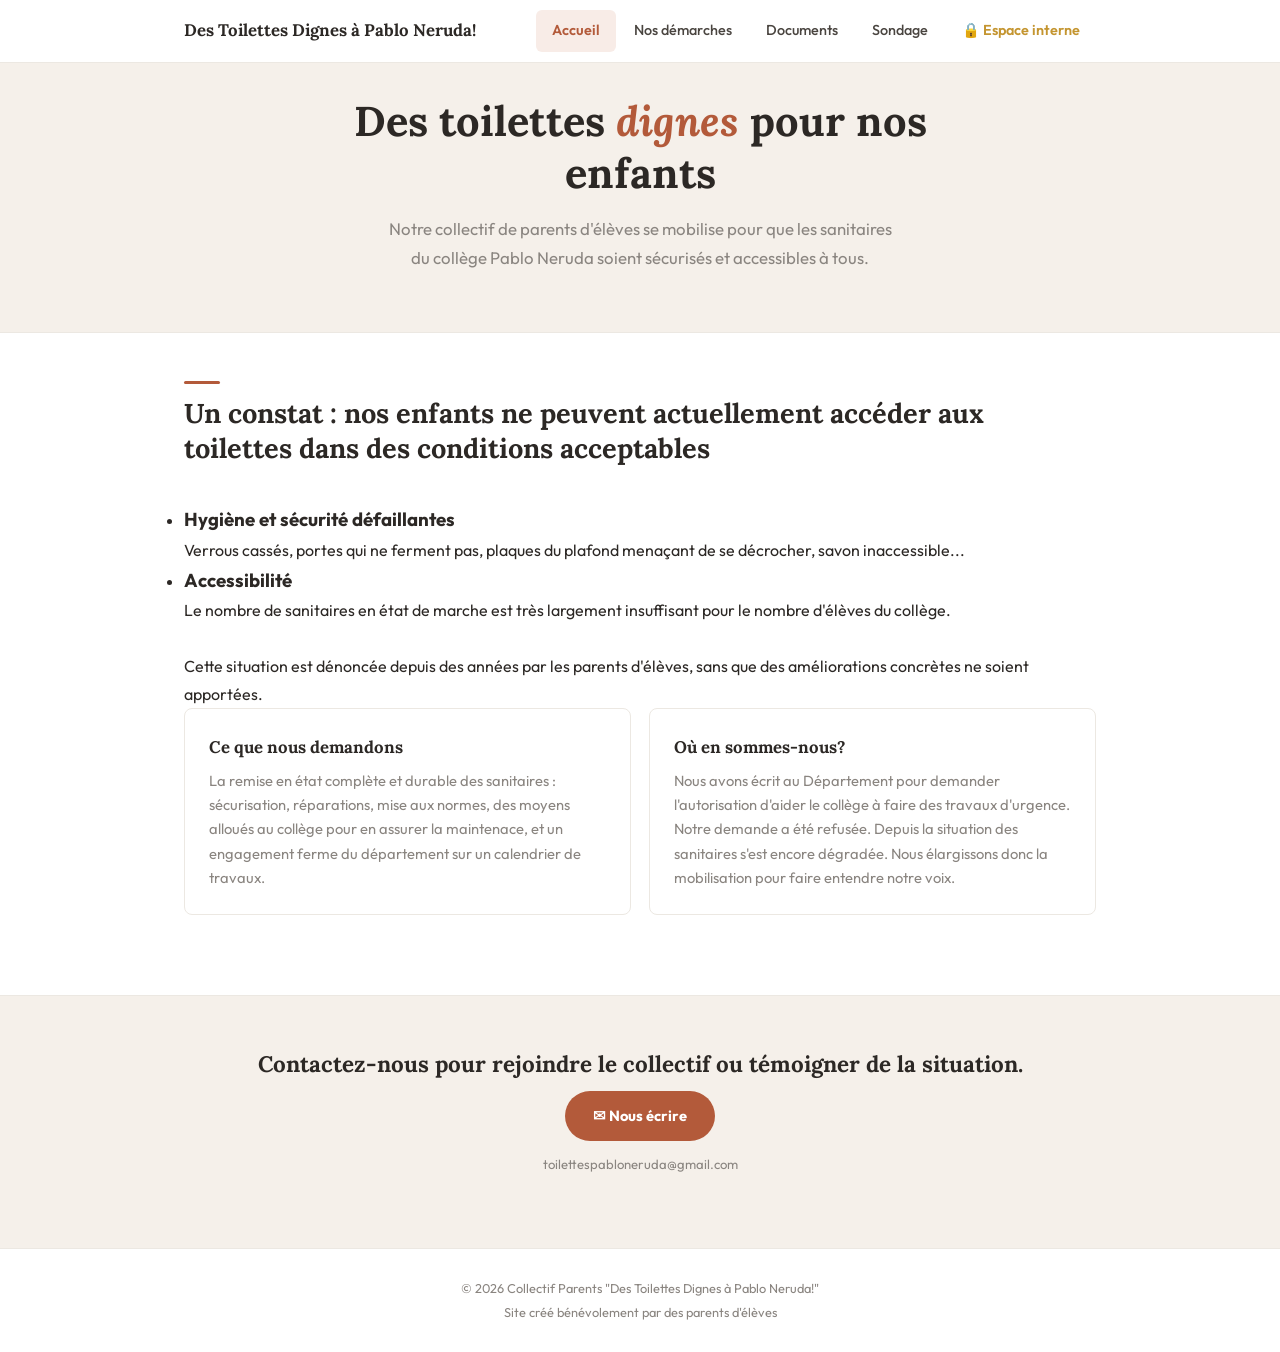
==== index.html @ 7e160b51 "Update index.html" ====
<!DOCTYPE html>
<html lang="fr">
<head>
<meta charset="UTF-8">
<meta name="viewport" content="width=device-width, initial-scale=1.0">
<title> Des Toilettes Dignes à Pablo Neruda!</title>
<link rel="stylesheet" href="style.css">
</head>
<body>

<header>
  <div class="header-inner">
    <a href="index.html" class="logo">
     <!-- <span class="logo-mark">✊</span> -->
      Des Toilettes Dignes à Pablo Neruda!
    </a>
    <button class="hamburger" onclick="document.querySelector('nav').classList.toggle('open')" aria-label="Menu">☰</button>
    <nav>
      <a href="index.html" class="current">Accueil</a>
      <a href="demarches.html">Nos démarches</a>
      <a href="documents.html">Documents</a>
      <a href="sondage.html">Sondage </a>
      <a href="membres.html" class="nav-members">🔒 Espace interne</a>
    </nav>
  </div>
</header>

<!-- HERO -->
<section style="background: var(--cream); padding: 32px 24px 28px; text-align: center; border-bottom: 1px solid var(--gray-pale);">
  <div style="max-width: 640px; margin: 0 auto;">
  <!--  <p style="font-size: 0.82rem; font-weight: 700; text-transform: uppercase; letter-spacing: 0.06em; color: var(--terra); margin-bottom: 16px;">
      🏫 Collège Pablo Neruda: les parents se mobilisent
    </p> -->
    <h1 style="font-family: var(--font-h); font-size: clamp(1.8rem, 4.5vw, 2.6rem); line-height: 1.25; margin-bottom: 16px; color: var(--ink);">
      Des toilettes <em style="color: var(--terra);">dignes</em> pour nos enfants
    </h1>
    <p style="color: var(--gray); font-size: 1.05rem; max-width: 520px; margin: 0 auto 32px; line-height: 1.7;">
      Notre collectif de parents d'élèves se mobilise pour que les sanitaires du collège Pablo Neruda soient sécurisés et accessibles à tous.
    </p>
 <!--   <div style="display: flex; justify-content: center; gap: 12px; flex-wrap: wrap;">
      <a href="demarches.html" class="btn btn-terra">Découvrir nos actions →</a>
    </div>
-->

</section>

<!-- PRÉSENTATION -->
<div class="page">
  <div class="section-header">
    <div class="section-bar"></div>
    <h2 class="section-title">Un constat : nos enfants ne peuvent actuellement accéder aux toilettes dans des conditions acceptables</h2>
  </div>
 <ul> 
<li> <h3>Hygiène et sécurité défaillantes</h3>
 <p>Verrous cassés, portes qui ne ferment pas, plaques du plafond menaçant de se décrocher, savon inaccessible...</p>
</li>
<li><h3>Accessibilité </h3>
<p> Le nombre de sanitaires en état de marche est très largement insuffisant pour le nombre d'élèves du collège. </p>
</li>
 </ul>

   <BR>
  
    Cette situation est dénoncée depuis des années par les parents d'élèves, sans que des améliorations concrètes ne soient apportées. 
 
 
  <BR>
  <div class="grid grid-2">
    <div class="card">
      <h3>Ce que nous demandons</h3>
      <p>La remise en état complète et durable des sanitaires : sécurisation, réparations, mise aux normes, des moyens alloués au collège pour en  assurer la maintenace, et un engagement ferme du département sur un calendrier de travaux.</p>
    <!--  <a href="demarches.html" style="display: inline-block; margin-top: 12px; font-weight: 700; font-size: 0.9rem;">Voir nos demandes détaillées →</a> -->
    </div>
    <div class="card">
      <h3> Où en sommes-nous? </h3>
      <p>Nous avons écrit au Département pour demander l'autorisation d'aider le collège à faire des travaux d'urgence. Notre demande a été refusée. Depuis la situation des sanitaires s'est encore dégradée. Nous élargissons donc la mobilisation pour faire entendre notre voix.</p>
     <!-- <a href="documents.html" style="display: inline-block; margin-top: 12px; font-weight: 700; font-size: 0.9rem;">Consulter les documents →</a>  -->
    </div>
  </div>
</div>

<!-- CTA -->
<section class="cta-band">
  <h2>Contactez-nous pour rejoindre le collectif ou témoigner de la situation.</h2>
  <a href="mailto:toilettespabloneruda@gmail.com" class="btn btn-terra">✉ Nous écrire</a>
  <p style="margin-top: 12px; font-size: 0.82rem; color: var(--gray);">toilettespabloneruda@gmail.com</p>
</section>

<footer>
  <p>© 2026 Collectif Parents "Des Toilettes Dignes à Pablo Neruda!" </p>
  <p>Site créé bénévolement par des parents d'élèves</p>
</footer>

</body>
</html>
---- style.css ----
/* ============================================
   STYLE COMMUN — Collectif Toilettes Dignes
   Palette : blanc + terracotta + gris chaud
   ============================================ */
@import url('https://fonts.googleapis.com/css2?family=Lora:ital,wght@0,500;0,700;1,500&family=Outfit:wght@300;400;500;600;700&display=swap');

:root {
  --white: #ffffff;
  --off-white: #fdfcfa;
  --cream: #f5f0ea;
  --ink: #2c2825;
  --ink-light: #4a4540;
  --gray: #8a8580;
  --gray-light: #d6d0c8;
  --gray-pale: #ece8e2;
  --terra: #b35a3a;
  --terra-dark: #943e26;
  --terra-soft: #f8ece7;
  --olive: #5a7a52;
  --olive-soft: #eaf2e7;
  --gold: #c49530;
  --gold-soft: #fdf4dd;
  --slate: #4a5568;
  --red-badge: #d9534f;

  --font-h: 'Lora', Georgia, serif;
  --font-b: 'Outfit', 'Segoe UI', sans-serif;

  --maxw: 960px;
  --radius: 8px;
  --shadow-s: 0 1px 3px rgba(44,40,37,0.06);
  --shadow-m: 0 4px 16px rgba(44,40,37,0.08);
  --transition: 0.2s ease;
}

*, *::before, *::after { box-sizing: border-box; margin: 0; padding: 0; }
html { scroll-behavior: smooth; }

body {
  font-family: var(--font-b);
  color: var(--ink);
  background: var(--white);
  line-height: 1.75;
  font-size: 16px;
  -webkit-font-smoothing: antialiased;
}

a { color: var(--terra); text-decoration: none; transition: color var(--transition); }
a:hover { color: var(--terra-dark); }

img { max-width: 100%; display: block; }

/* ============================================
   HEADER
   ============================================ */
header {
  background: var(--white);
  border-bottom: 1px solid var(--gray-pale);
  position: sticky;
  top: 0;
  z-index: 100;
}

.header-inner {
  max-width: var(--maxw);
  margin: 0 auto;
  padding: 0 24px;
  display: flex;
  align-items: center;
  justify-content: space-between;
  height: 62px;
}

.logo {
  font-family: var(--font-h);
  font-size: 1.05rem;
  font-weight: 700;
  color: var(--ink);
  display: flex;
  align-items: center;
  gap: 10px;
}

.logo-mark {
  width: 32px; height: 32px;
  background: var(--terra);
  color: var(--white);
  border-radius: 50%;
  display: flex; align-items: center; justify-content: center;
  font-size: 0.9rem;
  font-style: normal;
}

nav { display: flex; gap: 2px; align-items: center; }

nav a {
  color: var(--ink-light);
  font-size: 0.9rem;
  font-weight: 500;
  padding: 8px 16px;
  border-radius: 6px;
  transition: var(--transition);
  text-decoration: none;
}

nav a:hover {
  background: var(--cream);
  color: var(--ink);
}

nav a.current {
  background: var(--terra-soft);
  color: var(--terra);
  font-weight: 600;
}

nav a.nav-members {
  color: var(--gold);
  font-weight: 600;
}

nav a.nav-members:hover {
  background: var(--gold-soft);
  color: var(--gold);
}

nav a.nav-members.current {
  background: var(--gold-soft);
  color: var(--gold);
}

.hamburger {
  display: none;
  background: none;
  border: none;
  color: var(--ink);
  font-size: 1.5rem;
  cursor: pointer;
  padding: 4px;
}

/* ============================================
   PAGE CONTAINER
   ============================================ */
.page {
  max-width: var(--maxw);
  margin: 0 auto;
  padding: 48px 24px 80px;
}

/* ============================================
   SECTION HEADERS
   ============================================ */
.section-header { margin-bottom: 36px; }

.section-bar {
  width: 36px; height: 3px;
  background: var(--terra);
  border-radius: 2px;
  margin-bottom: 12px;
}

.section-title {
  font-family: var(--font-h);
  font-size: 1.7rem;
  color: var(--ink);
  margin-bottom: 6px;
  font-weight: 700;
  line-height: 1.3;
}

.section-sub {
  color: var(--gray);
  font-size: 1rem;
  font-weight: 400;
}

/* ============================================
   CARDS
   ============================================ */
.card {
  background: var(--white);
  border: 1px solid var(--gray-pale);
  border-radius: var(--radius);
  padding: 24px;
  transition: box-shadow var(--transition), transform var(--transition);
}

.card:hover {
  box-shadow: var(--shadow-m);
  transform: translateY(-2px);
}

.card h3 {
  font-family: var(--font-h);
  font-size: 1.05rem;
  margin-bottom: 6px;
  color: var(--ink);
}

.card p {
  color: var(--gray);
  font-size: 0.92rem;
  line-height: 1.65;
}

.grid {
  display: grid;
  gap: 18px;
}

.grid-2 { grid-template-columns: repeat(auto-fill, minmax(300px, 1fr)); }
.grid-3 { grid-template-columns: repeat(auto-fill, minmax(240px, 1fr)); }

/* ============================================
   BADGE ICONS
   ============================================ */
.badge {
  width: 40px; height: 40px;
  border-radius: 10px;
  display: flex; align-items: center; justify-content: center;
  font-size: 1.15rem;
  margin-bottom: 12px;
}

.badge-terra { background: var(--terra-soft); }
.badge-olive { background: var(--olive-soft); }
.badge-gold { background: var(--gold-soft); }

/* ============================================
   TIMELINE
   ============================================ */
.timeline { position: relative; padding-left: 28px; }

.timeline::before {
  content: '';
  position: absolute;
  left: 6px; top: 6px; bottom: 6px;
  width: 2px;
  background: var(--gray-light);
}

.tl-item { position: relative; padding-bottom: 28px; }
.tl-item:last-child { padding-bottom: 0; }

.tl-dot {
  position: absolute;
  left: -28px; top: 5px;
  width: 14px; height: 14px;
  border-radius: 50%;
  background: var(--terra);
  border: 3px solid var(--white);
  box-shadow: 0 0 0 2px var(--terra);
}

.tl-item.muted .tl-dot { background: var(--gray-light); box-shadow: 0 0 0 2px var(--gray-light); }

.tl-date {
  font-size: 0.78rem;
  font-weight: 700;
  color: var(--terra);
  text-transform: uppercase;
  letter-spacing: 0.04em;
  margin-bottom: 2px;
}

.tl-title {
  font-family: var(--font-h);
  font-size: 1rem;
  color: var(--ink);
  margin-bottom: 4px;
}

.tl-desc {
  color: var(--gray);
  font-size: 0.9rem;
  line-height: 1.6;
}

/* ============================================
   DEMAND ITEMS
   ============================================ */
.demand-item {
  display: flex;
  gap: 14px;
  align-items: flex-start;
  padding: 18px 20px;
  background: var(--white);
  border: 1px solid var(--gray-pale);
  border-radius: var(--radius);
  margin-bottom: 10px;
}

.demand-num {
  width: 32px; height: 32px;
  min-width: 32px;
  border-radius: 50%;
  background: var(--terra);
  color: var(--white);
  display: flex; align-items: center; justify-content: center;
  font-weight: 700;
  font-size: 0.85rem;
}

.demand-title { font-weight: 600; font-size: 0.95rem; }

.demand-desc {
  color: var(--gray);
  font-size: 0.88rem;
  margin-top: 4px;
  line-height: 1.6;
}

.status {
  display: inline-block;
  font-size: 0.72rem;
  font-weight: 700;
  text-transform: uppercase;
  letter-spacing: 0.04em;
  padding: 3px 10px;
  border-radius: 50px;
  margin-top: 8px;
}

.status-pending { background: #fef3cd; color: #856404; }
.status-nope { background: #fdeaea; color: #a33; }
.status-waiting { background: #e0ecff; color: #2558a8; }

/* ============================================
   DOCUMENT LIST
   ============================================ */
.doc-item {
  display: flex;
  align-items: center;
  gap: 14px;
  padding: 16px 20px;
  background: var(--white);
  border: 1px solid var(--gray-pale);
  border-radius: var(--radius);
  margin-bottom: 8px;
  transition: box-shadow var(--transition);
}

.doc-item:hover { box-shadow: var(--shadow-s); }

.doc-icon {
  width: 38px; height: 38px;
  min-width: 38px;
  border-radius: 8px;
  display: flex; align-items: center; justify-content: center;
  font-size: 1rem;
}

.doc-icon.pdf { background: var(--terra-soft); }
.doc-icon.doc { background: var(--olive-soft); }
.doc-icon.img { background: #e8ecf5; }

.doc-info { flex: 1; }
.doc-name { font-weight: 600; font-size: 0.9rem; }
.doc-meta { font-size: 0.78rem; color: var(--gray); margin-top: 1px; }

.doc-dl {
  font-size: 0.82rem;
  font-weight: 700;
  color: var(--terra);
  white-space: nowrap;
}

/* ============================================
   PHOTO GRID
   ============================================ */
.photo-grid {
  display: grid;
  grid-template-columns: repeat(auto-fill, minmax(200px, 1fr));
  gap: 12px;
}

.photo-slot {
  aspect-ratio: 4/3;
  background: var(--cream);
  border-radius: var(--radius);
  display: flex;
  flex-direction: column;
  align-items: center;
  justify-content: center;
  color: var(--gray);
  font-size: 0.85rem;
  border: 2px dashed var(--gray-light);
  text-align: center;
  padding: 14px;
}

.photo-slot .ph-icon { font-size: 1.8rem; margin-bottom: 6px; opacity: 0.4; }
.photo-slot .ph-label { font-weight: 600; font-size: 0.82rem; }

/* ============================================
   PRIVATE AREA
   ============================================ */
.private-gate {
  max-width: 400px;
  margin: 40px auto 0;
  text-align: center;
}

.lock-icon {
  width: 64px; height: 64px;
  background: var(--gold-soft);
  border-radius: 50%;
  display: flex; align-items: center; justify-content: center;
  font-size: 1.8rem;
  margin: 0 auto 20px;
}

.private-gate h3 {
  font-family: var(--font-h);
  font-size: 1.2rem;
  margin-bottom: 6px;
}

.private-gate p {
  color: var(--gray);
  font-size: 0.92rem;
  margin-bottom: 24px;
}

.pw-form {
  display: flex;
  gap: 10px;
  max-width: 320px;
  margin: 0 auto;
}

.pw-input {
  flex: 1;
  padding: 11px 16px;
  border: 2px solid var(--gray-light);
  border-radius: 50px;
  font-family: var(--font-b);
  font-size: 0.92rem;
  outline: none;
  transition: var(--transition);
  background: var(--white);
}

.pw-input:focus { border-color: var(--gold); }
.pw-input.error { border-color: var(--red-badge); animation: shake 0.4s; }

@keyframes shake {
  0%, 100% { transform: translateX(0); }
  25%, 75% { transform: translateX(-5px); }
  50% { transform: translateX(5px); }
}

.pw-submit {
  padding: 11px 22px;
  background: var(--gold);
  color: var(--white);
  border: none;
  border-radius: 50px;
  font-family: var(--font-b);
  font-weight: 700;
  font-size: 0.88rem;
  cursor: pointer;
  transition: var(--transition);
}

.pw-submit:hover { background: #af8428; }

.pw-error-msg {
  color: var(--red-badge);
  font-size: 0.85rem;
  margin-top: 12px;
  display: none;
  font-weight: 600;
}

.private-content { display: none; }
.private-content.unlocked { display: block; animation: fadeIn 0.35s ease; }

@keyframes fadeIn {
  from { opacity: 0; transform: translateY(8px); }
  to { opacity: 1; transform: translateY(0); }
}

.private-notice {
  display: inline-flex;
  align-items: center;
  gap: 8px;
  background: var(--gold-soft);
  color: #7a6520;
  padding: 8px 18px;
  border-radius: 50px;
  font-size: 0.85rem;
  font-weight: 600;
  margin-bottom: 24px;
}

.note-block {
  background: var(--cream);
  border: 1px solid var(--gray-pale);
  border-radius: var(--radius);
  padding: 20px;
  margin-top: 24px;
}

.note-block h4 {
  font-family: var(--font-h);
  margin-bottom: 12px;
  font-size: 1rem;
}

.note-entry {
  padding: 10px 0;
  border-bottom: 1px solid var(--gray-pale);
  font-size: 0.9rem;
  color: var(--ink-light);
}

.note-entry:last-child { border-bottom: none; }
.note-author { font-weight: 700; color: var(--ink); }

/* ============================================
   CTA BAND
   ============================================ */
.cta-band {
  background: var(--cream);
  border-top: 1px solid var(--gray-pale);
  padding: 48px 24px;
  text-align: center;
}

.cta-band h2 {
  font-family: var(--font-h);
  font-size: 1.4rem;
  margin-bottom: 8px;
}

.cta-band p {
  color: var(--gray);
  max-width: 460px;
  margin: 0 auto 24px;
}

.btn {
  display: inline-flex;
  align-items: center;
  gap: 6px;
  padding: 12px 28px;
  border-radius: 50px;
  font-family: var(--font-b);
  font-size: 0.92rem;
  font-weight: 700;
  cursor: pointer;
  border: none;
  transition: var(--transition);
  text-decoration: none;
}

.btn-terra {
  background: var(--terra);
  color: var(--white);
}

.btn-terra:hover {
  background: var(--terra-dark);
  color: var(--white);
  transform: translateY(-1px);
  box-shadow: var(--shadow-m);
}

/* ============================================
   FOOTER
   ============================================ */
footer {
  text-align: center;
  padding: 28px 24px;
  font-size: 0.8rem;
  color: var(--gray);
  border-top: 1px solid var(--gray-pale);
}

footer p + p { margin-top: 2px; }

/* ============================================
   HELPER
   ============================================ */
.hint {
  background: var(--cream);
  border-left: 3px solid var(--gold);
  padding: 12px 16px;
  font-size: 0.85rem;
  color: var(--ink-light);
  border-radius: 0 var(--radius) var(--radius) 0;
  margin-top: 20px;
}

.hint code {
  background: var(--gray-pale);
  padding: 1px 5px;
  border-radius: 3px;
  font-size: 0.82rem;
}

/* ============================================
   RESPONSIVE
   ============================================ */
@media (max-width: 768px) {
  .hamburger { display: block; }

  nav {
    display: none;
    position: absolute;
    top: 62px; left: 0; right: 0;
    background: var(--white);
    flex-direction: column;
    padding: 8px 16px 16px;
    gap: 2px;
    border-bottom: 1px solid var(--gray-pale);
    box-shadow: var(--shadow-m);
  }

  nav.open { display: flex; }

  .page { padding: 36px 20px 60px; }
  .grid-2 { grid-template-columns: 1fr; }
  .pw-form { flex-direction: column; }
}
</style>


/* ============================================
   MENU DÉROULANT
   ============================================ */
.dropdown {
  position: relative;
}

.dropdown-menu {
  display: none;
  position: absolute;
  top: 100%;
  left: 0;
  background: var(--white);
  border: 1px solid var(--gray-pale);
  border-radius: var(--radius);
  box-shadow: var(--shadow-m);
  min-width: 220px;
  padding: 6px 0;
  z-index: 300;
}

.dropdown:hover .dropdown-menu {
  display: block;
}

.dropdown-menu a {
  display: block;
  padding: 9px 18px;
  font-size: 0.85rem;
  font-weight: 500;
  color: var(--ink-light);
  text-decoration: none;
  transition: background 0.15s;
}

.dropdown-menu a:hover {
  background: var(--cream);
  color: var(--ink);
}

@media (max-width: 768px) {
  .dropdown-menu {
    position: static;
    box-shadow: none;
    border: none;
    padding: 0 0 0 16px;
  }

  .dropdown:hover .dropdown-menu {
    display: none;
  }

  .dropdown.open .dropdown-menu {
    display: block;
  }
}
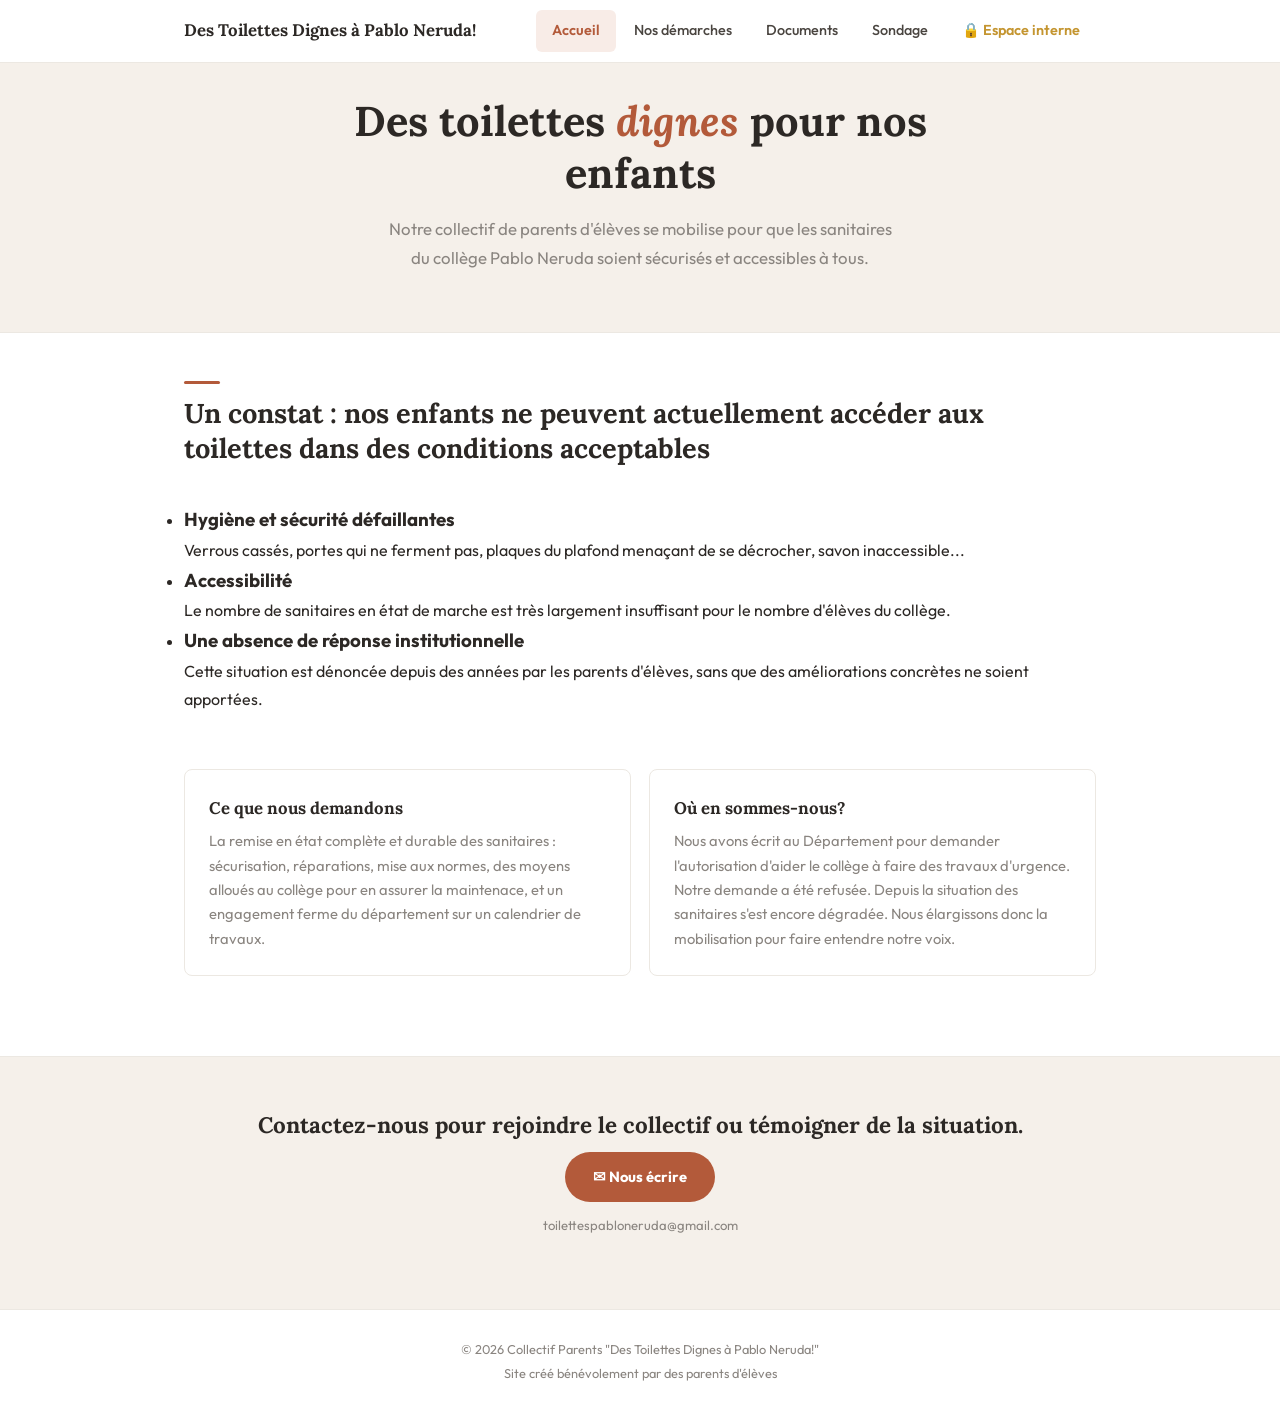
==== commit d502c908: "Update index.html" ====
--- a/index.html
+++ b/index.html
@@ -57,12 +57,15 @@
 <li><h3>Accessibilité </h3>
 <p> Le nombre de sanitaires en état de marche est très largement insuffisant pour le nombre d'élèves du collège. </p>
 </li>
+   <li><h3>Une absence de réponse institutionnelle </h3>
+<p>  Cette situation est dénoncée depuis des années par les parents d'élèves, sans que des améliorations concrètes ne soient apportées. 
+  </p>
+</li>
  </ul>
 
    <BR>
   
-    Cette situation est dénoncée depuis des années par les parents d'élèves, sans que des améliorations concrètes ne soient apportées. 
- 
+   
  
   <BR>
   <div class="grid grid-2">
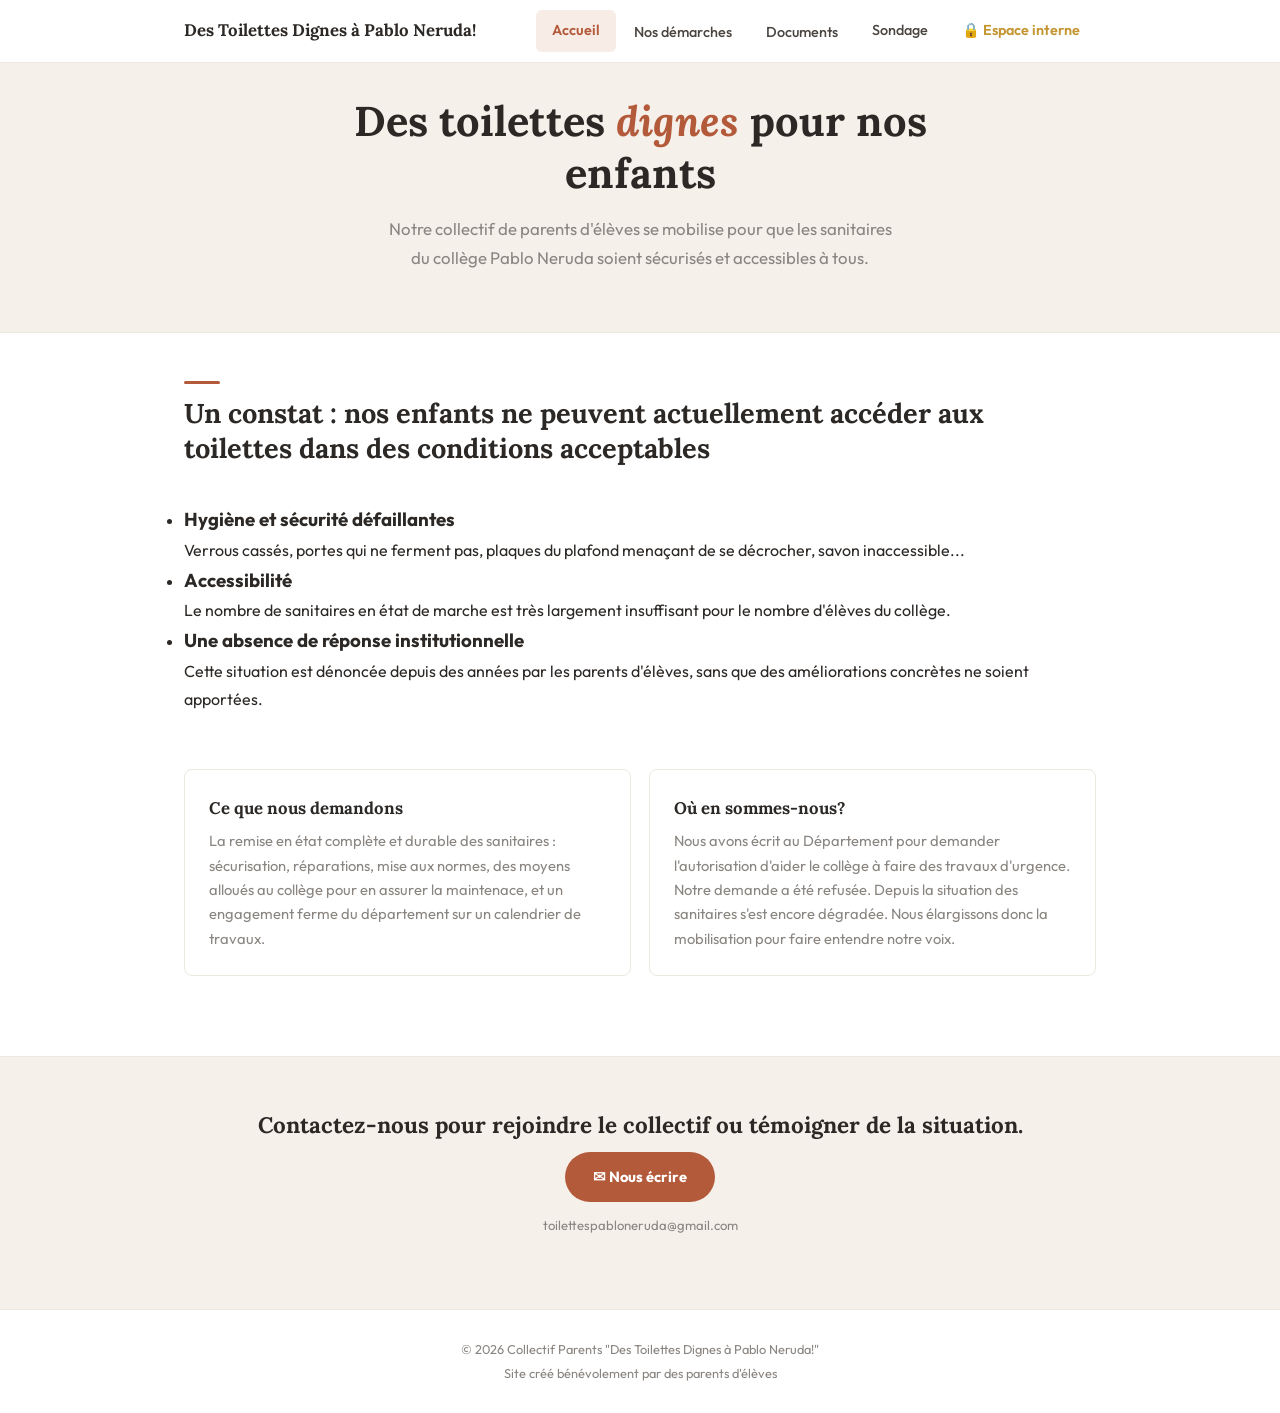
==== commit e838cfcc: "Update index.html" ====
--- a/index.html
+++ b/index.html
@@ -17,8 +17,21 @@
     <button class="hamburger" onclick="document.querySelector('nav').classList.toggle('open')" aria-label="Menu">☰</button>
     <nav>
       <a href="index.html" class="current">Accueil</a>
-      <a href="demarches.html">Nos démarches</a>
+     <div class="dropdown">
+      <a href="demarches.html" >Nos démarches</a>
+      <div class="dropdown-menu">
+      <a href="demarches.html#demandes"> Résumé de nos demandes</a>
+      <a href="demarches.html#chronologie">Chronologie</a>      
+      </div>
+      </div>      
+      <div class="dropdown">
       <a href="documents.html">Documents</a>
+      <div class="dropdown-menu">
+      <a href="documents.html#ressources"> Ressources extérieures</a>
+      <a href="documents.html#photos">Constats photographiques</a>      
+      <a href="documents.html#courriers">Courriers et comptes-rendus</a>  
+      </div>
+      </div>  
       <a href="sondage.html">Sondage </a>
       <a href="membres.html" class="nav-members">🔒 Espace interne</a>
     </nav>
--- a/style.css
+++ b/style.css
@@ -625,7 +625,7 @@
   .grid-2 { grid-template-columns: 1fr; }
   .pw-form { flex-direction: column; }
 }
-</style>
+
 
 
 /* ============================================
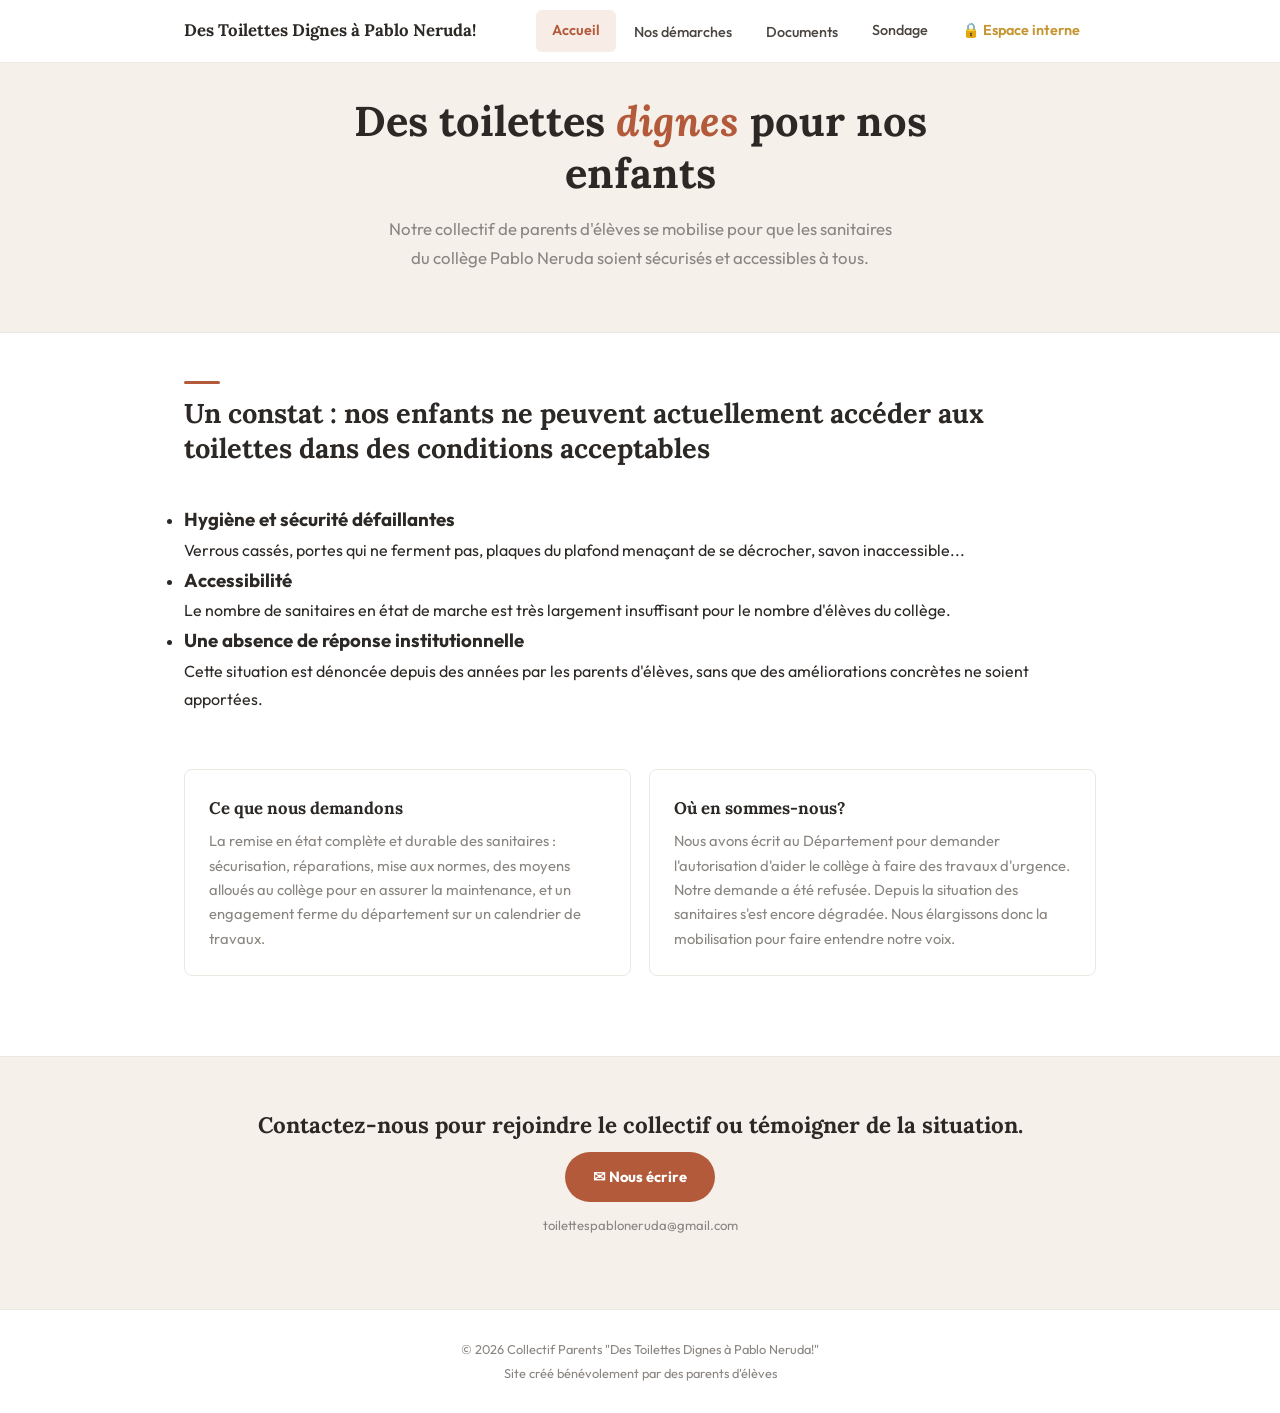
==== commit 0a1b9a37: "Update index.html" ====
--- a/index.html
+++ b/index.html
@@ -84,7 +84,7 @@
   <div class="grid grid-2">
     <div class="card">
       <h3>Ce que nous demandons</h3>
-      <p>La remise en état complète et durable des sanitaires : sécurisation, réparations, mise aux normes, des moyens alloués au collège pour en  assurer la maintenace, et un engagement ferme du département sur un calendrier de travaux.</p>
+      <p>La remise en état complète et durable des sanitaires : sécurisation, réparations, mise aux normes, des moyens alloués au collège pour en  assurer la maintenance, et un engagement ferme du département sur un calendrier de travaux.</p>
     <!--  <a href="demarches.html" style="display: inline-block; margin-top: 12px; font-weight: 700; font-size: 0.9rem;">Voir nos demandes détaillées →</a> -->
     </div>
     <div class="card">
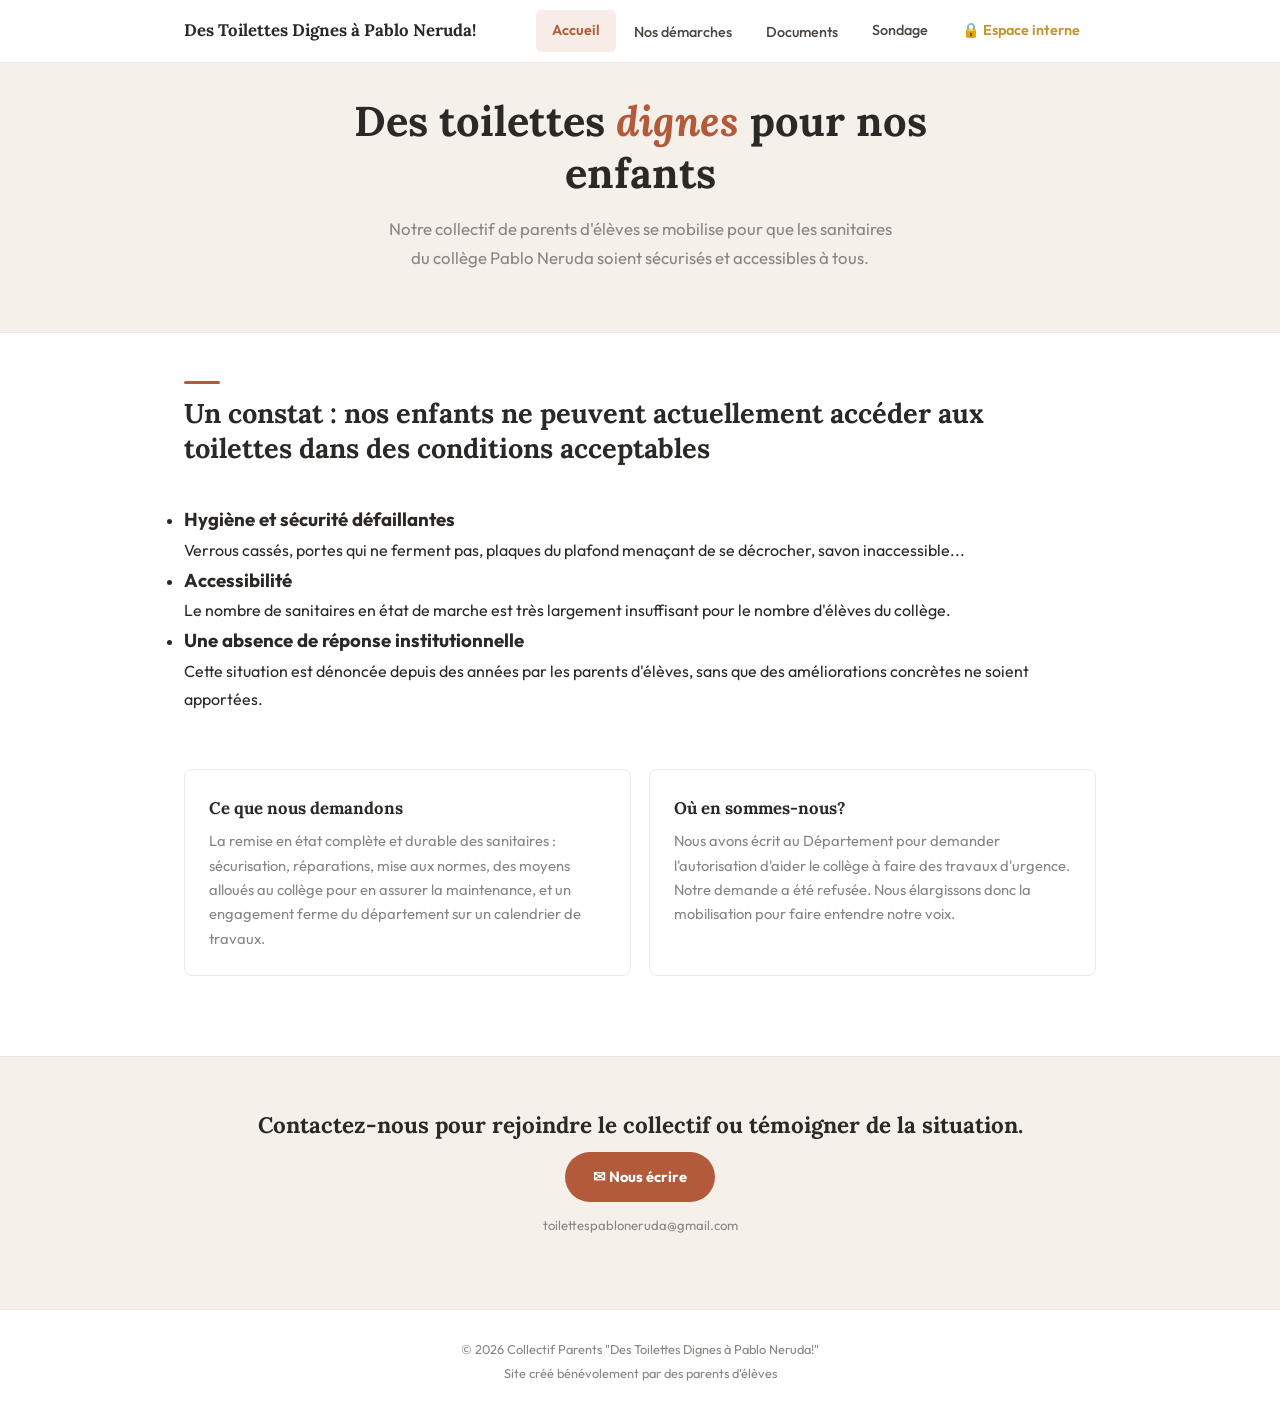
==== commit 7a4657a0: "Update index.html" ====
--- a/index.html
+++ b/index.html
@@ -89,7 +89,7 @@
     </div>
     <div class="card">
       <h3> Où en sommes-nous? </h3>
-      <p>Nous avons écrit au Département pour demander l'autorisation d'aider le collège à faire des travaux d'urgence. Notre demande a été refusée. Depuis la situation des sanitaires s'est encore dégradée. Nous élargissons donc la mobilisation pour faire entendre notre voix.</p>
+      <p>Nous avons écrit au Département pour demander l'autorisation d'aider le collège à faire des travaux d'urgence. Notre demande a été refusée. Nous élargissons donc la mobilisation pour faire entendre notre voix.</p>
      <!-- <a href="documents.html" style="display: inline-block; margin-top: 12px; font-weight: 700; font-size: 0.9rem;">Consulter les documents →</a>  -->
     </div>
   </div>
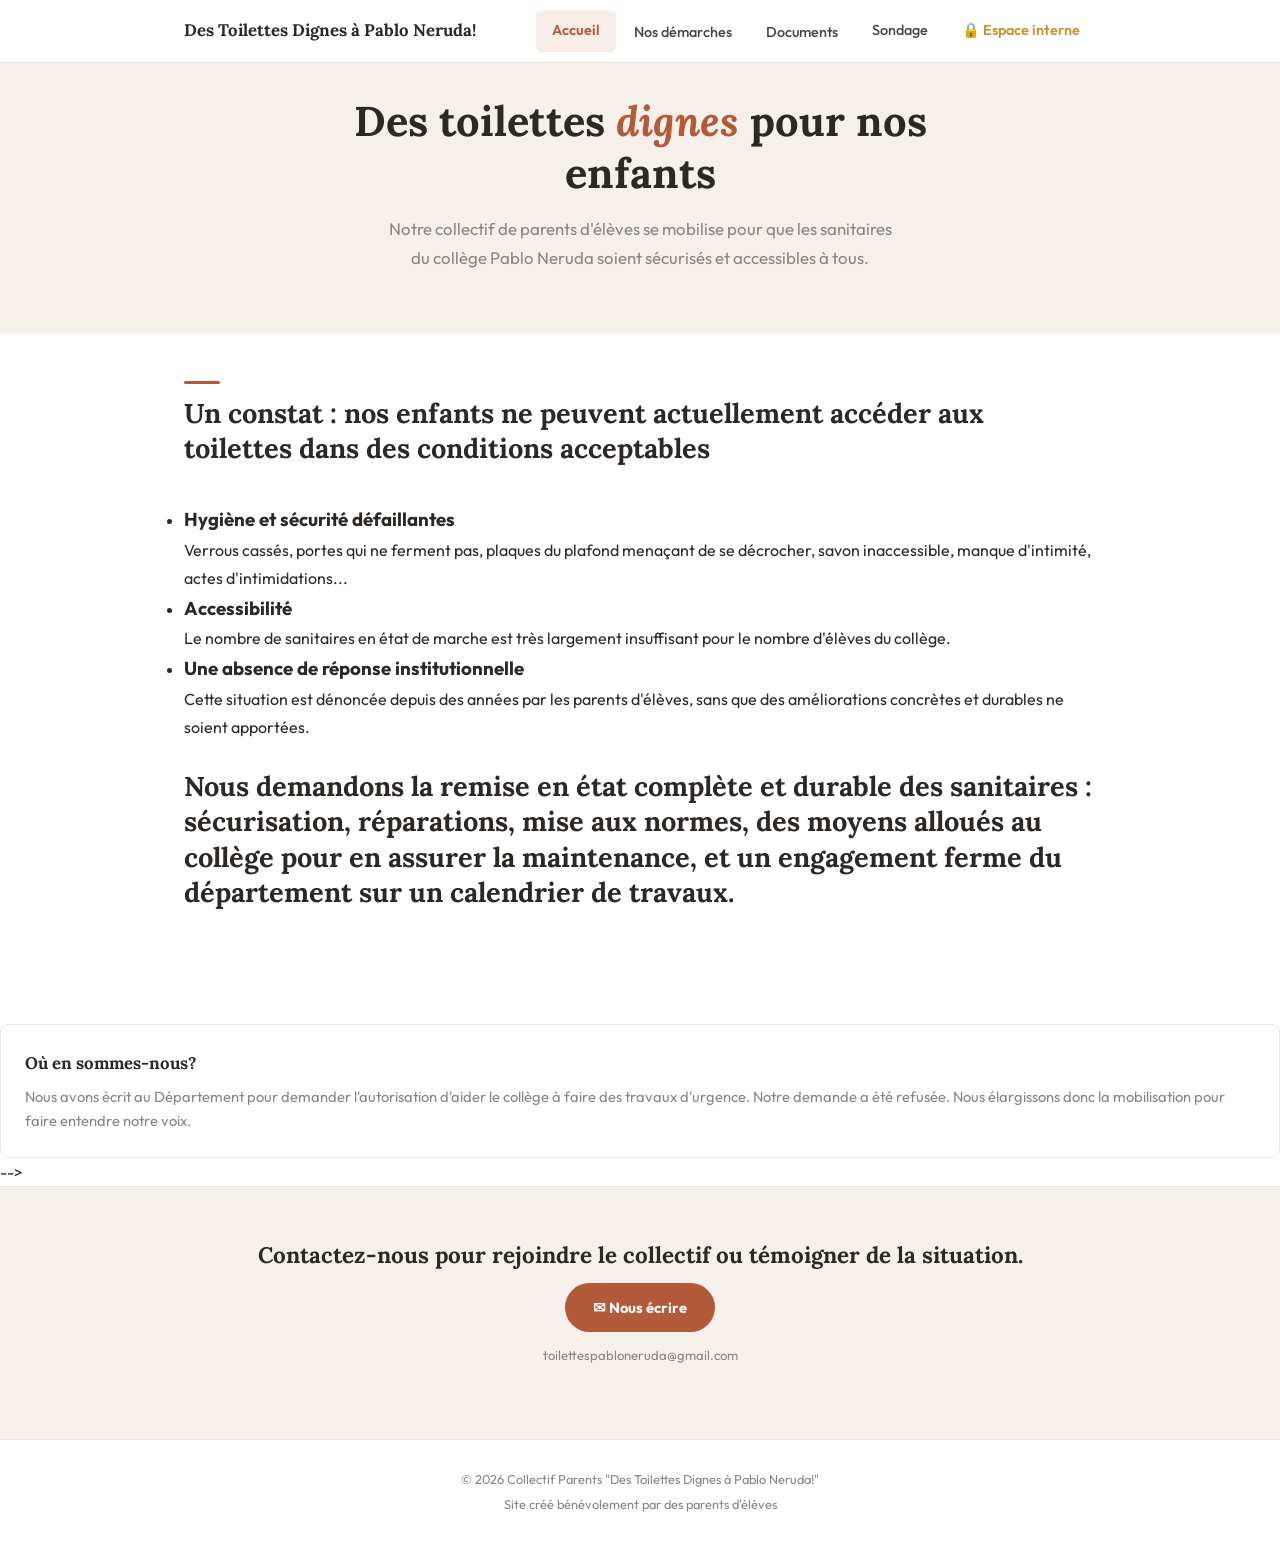
==== commit 13779a59: "Update index.html" ====
--- a/index.html
+++ b/index.html
@@ -65,26 +65,29 @@
   </div>
  <ul> 
 <li> <h3>Hygiène et sécurité défaillantes</h3>
- <p>Verrous cassés, portes qui ne ferment pas, plaques du plafond menaçant de se décrocher, savon inaccessible...</p>
+ <p>Verrous cassés, portes qui ne ferment pas, plaques du plafond menaçant de se décrocher, savon inaccessible, manque d'intimité, actes d'intimidations...</p>
 </li>
 <li><h3>Accessibilité </h3>
 <p> Le nombre de sanitaires en état de marche est très largement insuffisant pour le nombre d'élèves du collège. </p>
 </li>
    <li><h3>Une absence de réponse institutionnelle </h3>
-<p>  Cette situation est dénoncée depuis des années par les parents d'élèves, sans que des améliorations concrètes ne soient apportées. 
+<p>  Cette situation est dénoncée depuis des années par les parents d'élèves, sans que des améliorations concrètes et durables ne soient apportées. 
   </p>
 </li>
  </ul>
 
    <BR>
   
-   
+    <h3 class="section-title">Nous demandons la remise en état complète et durable des sanitaires : sécurisation, réparations, mise aux normes, des moyens alloués au collège pour en  assurer la maintenance, et un engagement ferme du département sur un calendrier de travaux.</h3>
+
  
   <BR>
+<!--
+  
   <div class="grid grid-2">
     <div class="card">
       <h3>Ce que nous demandons</h3>
-      <p>La remise en état complète et durable des sanitaires : sécurisation, réparations, mise aux normes, des moyens alloués au collège pour en  assurer la maintenance, et un engagement ferme du département sur un calendrier de travaux.</p>
+      <p>la remise en état complète et durable des sanitaires : sécurisation, réparations, mise aux normes, des moyens alloués au collège pour en  assurer la maintenance, et un engagement ferme du département sur un calendrier de travaux</p>
     <!--  <a href="demarches.html" style="display: inline-block; margin-top: 12px; font-weight: 700; font-size: 0.9rem;">Voir nos demandes détaillées →</a> -->
     </div>
     <div class="card">
@@ -94,7 +97,8 @@
     </div>
   </div>
 </div>
-
+-->
+  
 <!-- CTA -->
 <section class="cta-band">
   <h2>Contactez-nous pour rejoindre le collectif ou témoigner de la situation.</h2>
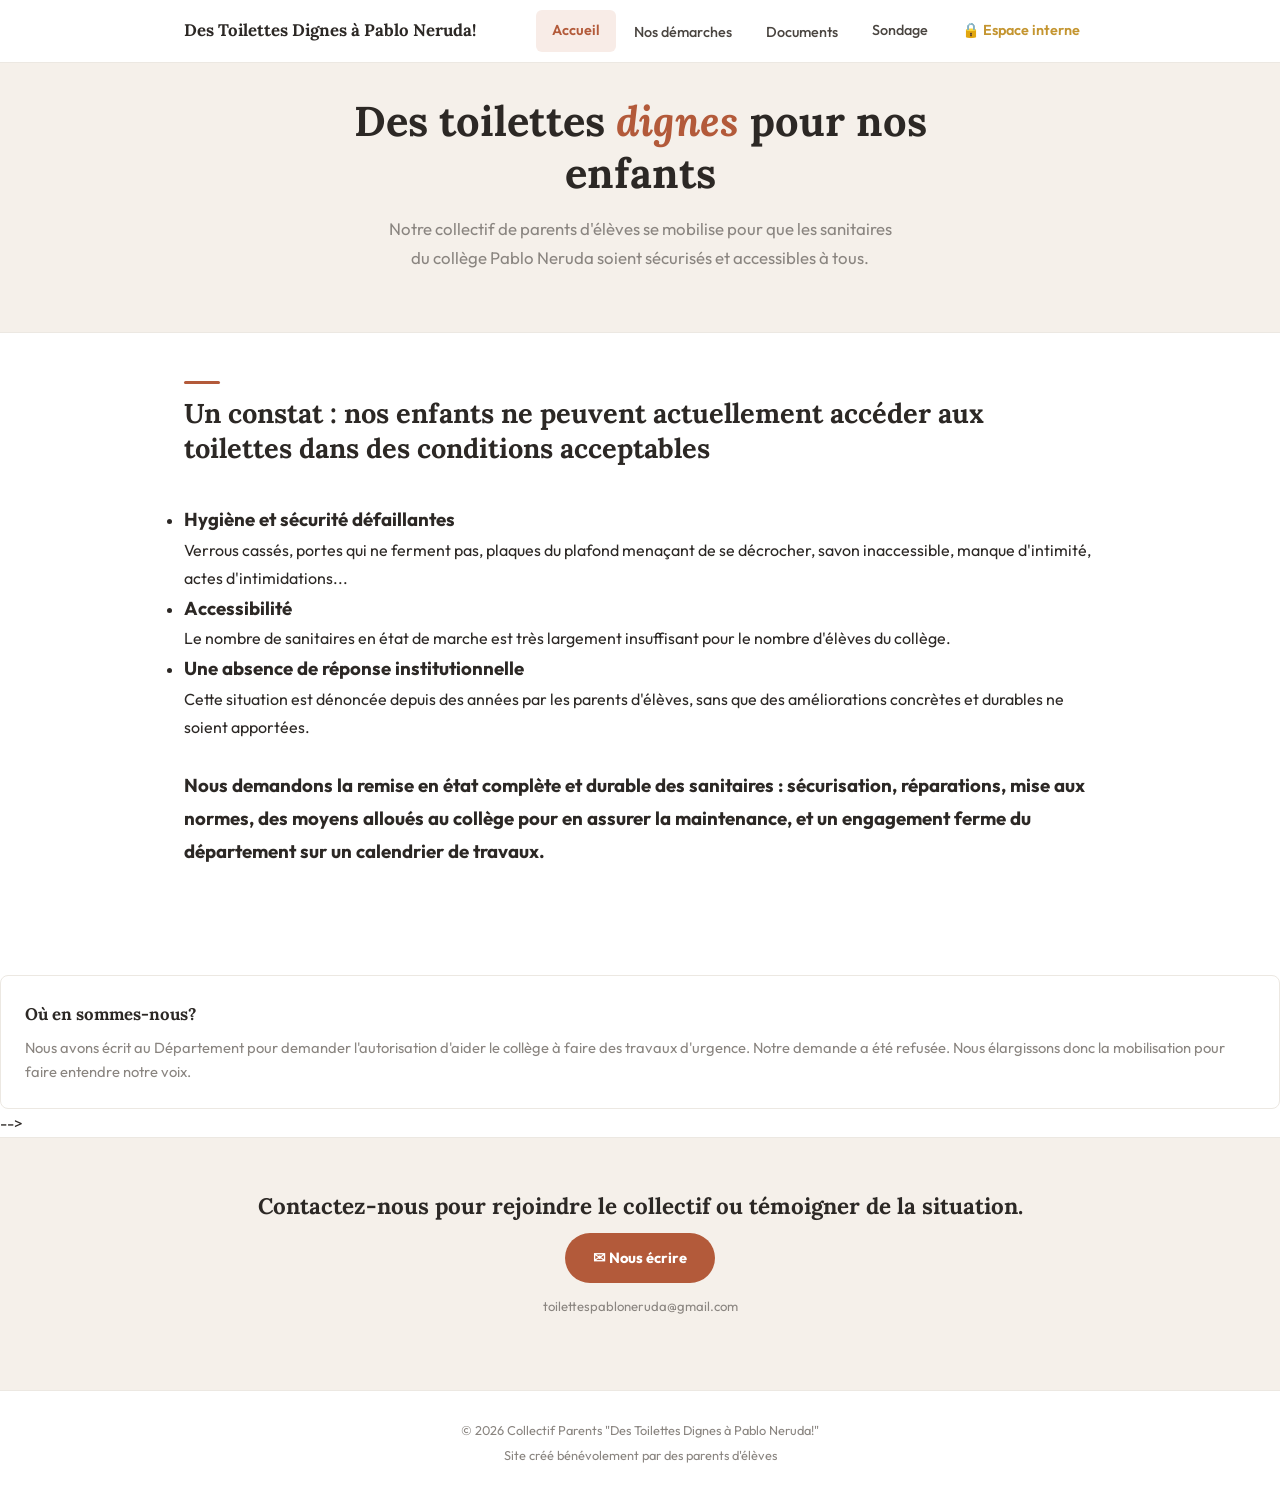
==== commit b1a3a405: "Update index.html" ====
--- a/index.html
+++ b/index.html
@@ -78,7 +78,7 @@
 
    <BR>
   
-    <h3 class="section-title">Nous demandons la remise en état complète et durable des sanitaires : sécurisation, réparations, mise aux normes, des moyens alloués au collège pour en  assurer la maintenance, et un engagement ferme du département sur un calendrier de travaux.</h3>
+    <h3 >Nous demandons la remise en état complète et durable des sanitaires : sécurisation, réparations, mise aux normes, des moyens alloués au collège pour en  assurer la maintenance, et un engagement ferme du département sur un calendrier de travaux.</h3>
 
  
   <BR>
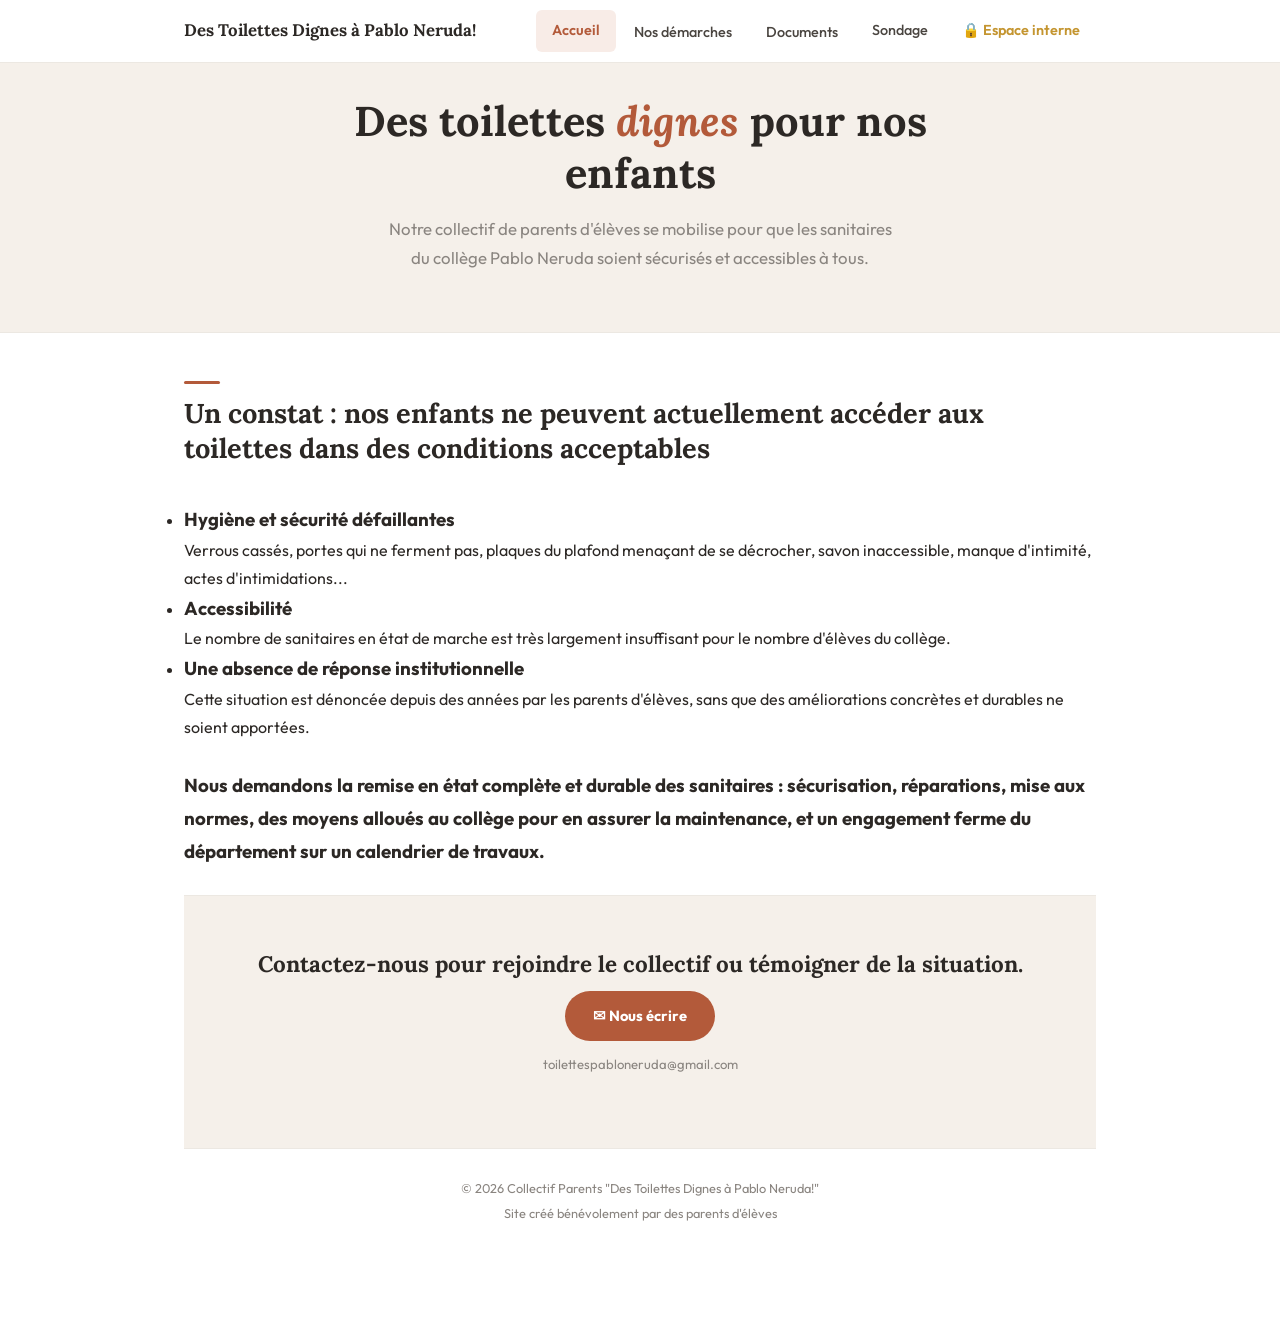
==== commit ec68d8b5: "Update index.html" ====
--- a/index.html
+++ b/index.html
@@ -88,13 +88,11 @@
     <div class="card">
       <h3>Ce que nous demandons</h3>
       <p>la remise en état complète et durable des sanitaires : sécurisation, réparations, mise aux normes, des moyens alloués au collège pour en  assurer la maintenance, et un engagement ferme du département sur un calendrier de travaux</p>
-    <!--  <a href="demarches.html" style="display: inline-block; margin-top: 12px; font-weight: 700; font-size: 0.9rem;">Voir nos demandes détaillées →</a> -->
-    </div>
+     </div>
     <div class="card">
       <h3> Où en sommes-nous? </h3>
       <p>Nous avons écrit au Département pour demander l'autorisation d'aider le collège à faire des travaux d'urgence. Notre demande a été refusée. Nous élargissons donc la mobilisation pour faire entendre notre voix.</p>
-     <!-- <a href="documents.html" style="display: inline-block; margin-top: 12px; font-weight: 700; font-size: 0.9rem;">Consulter les documents →</a>  -->
-    </div>
+      </div>
   </div>
 </div>
 -->
